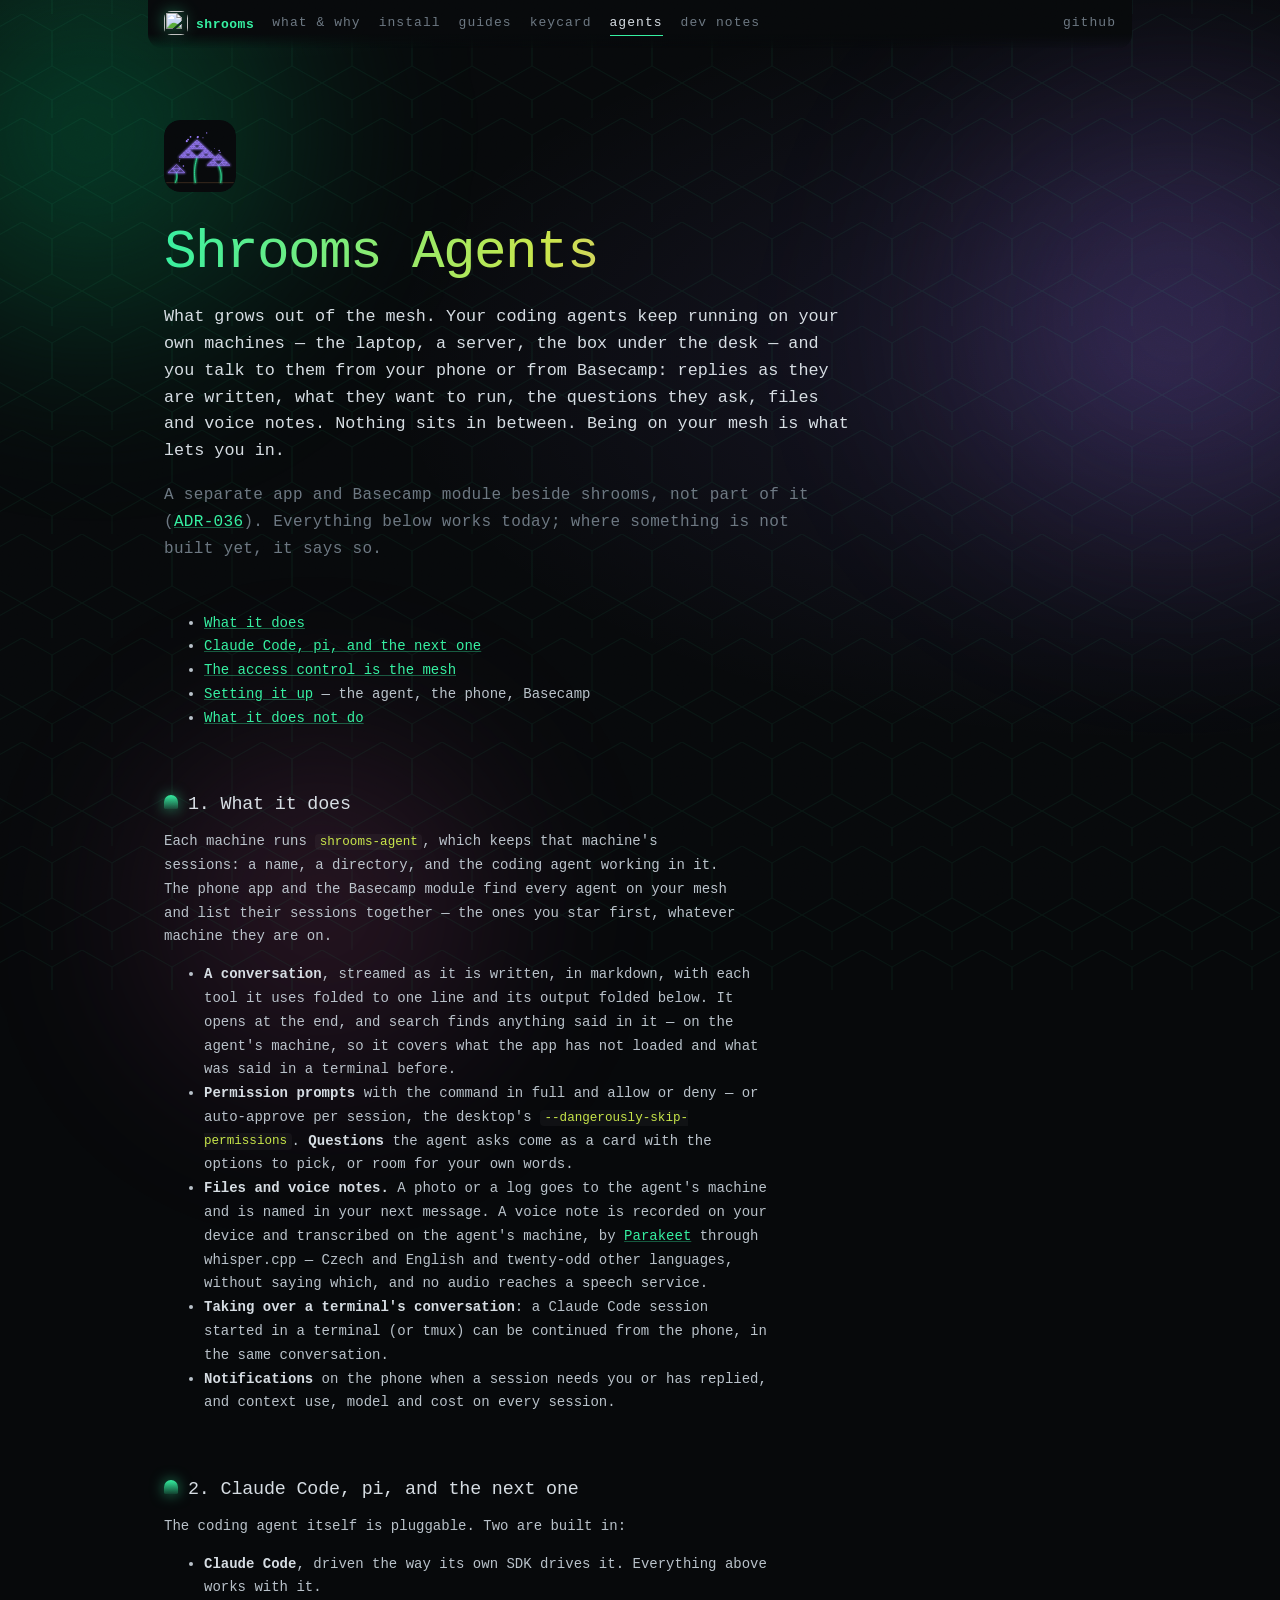
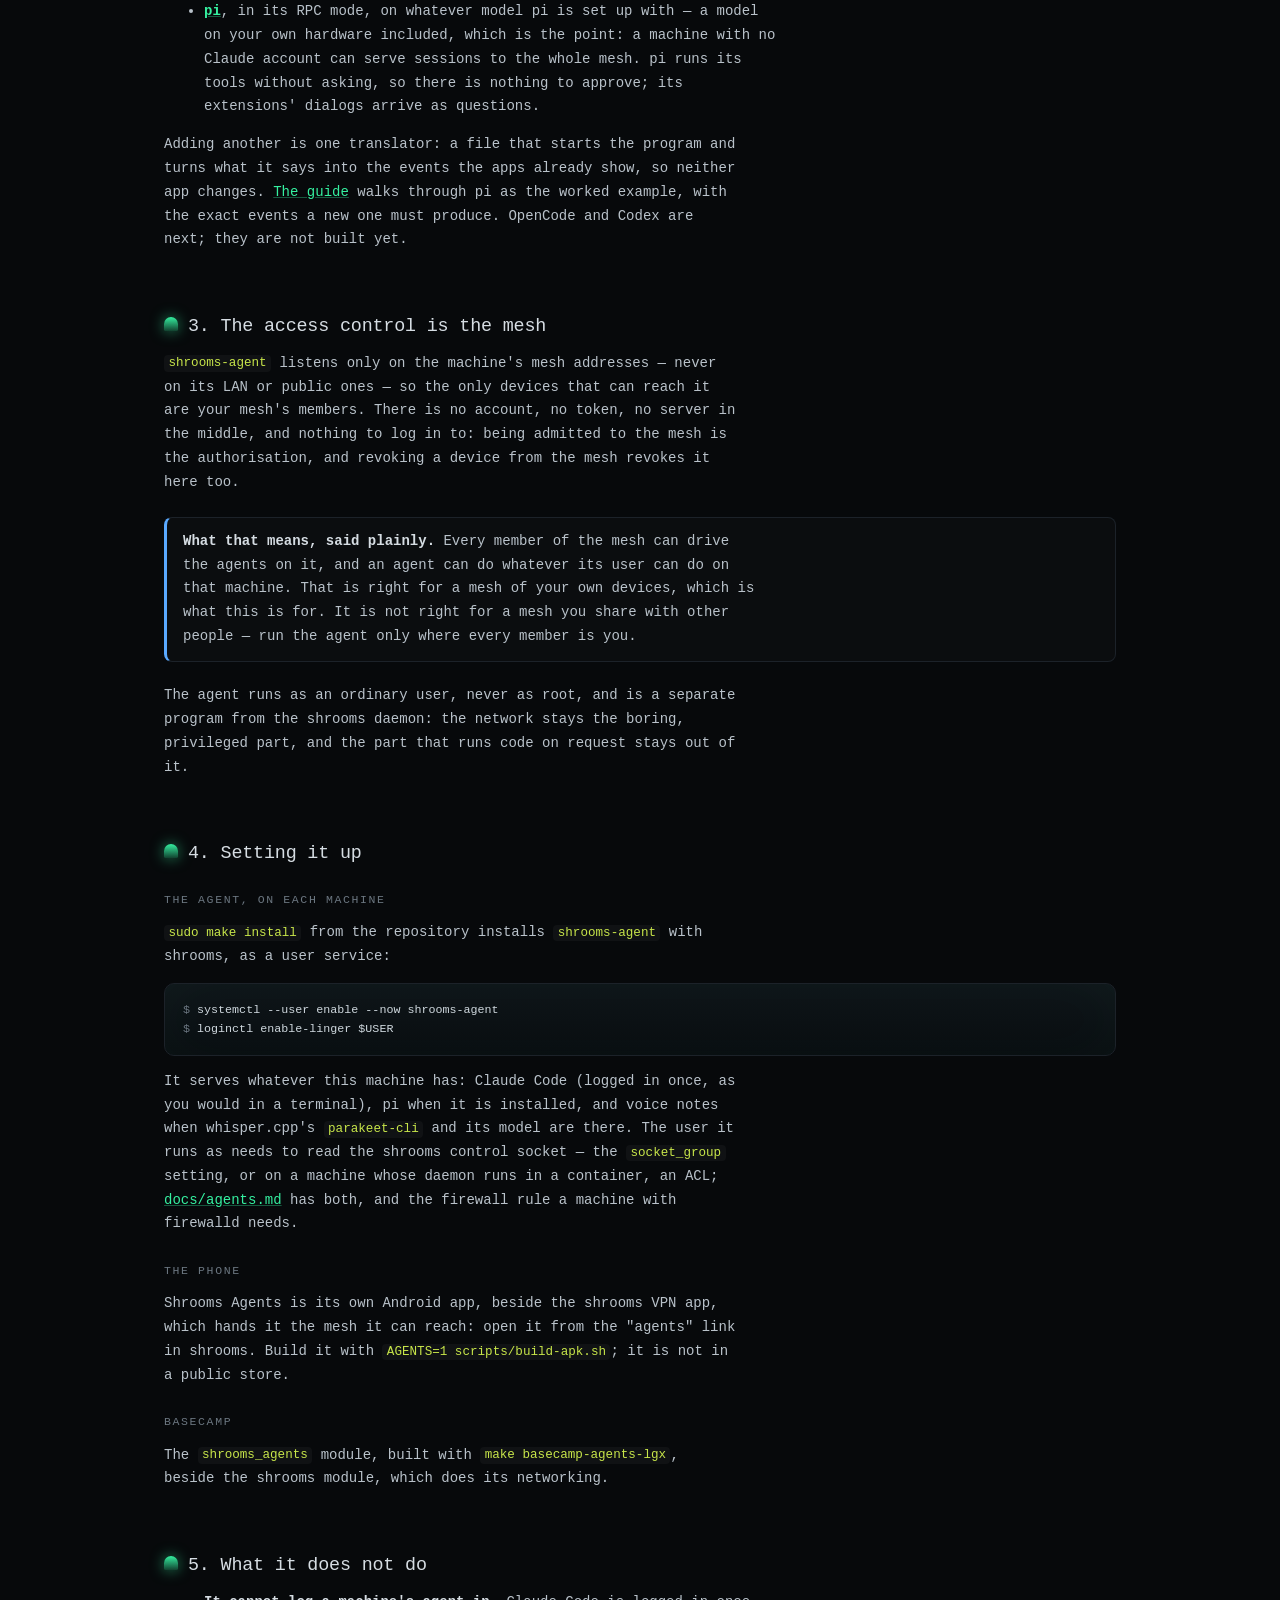
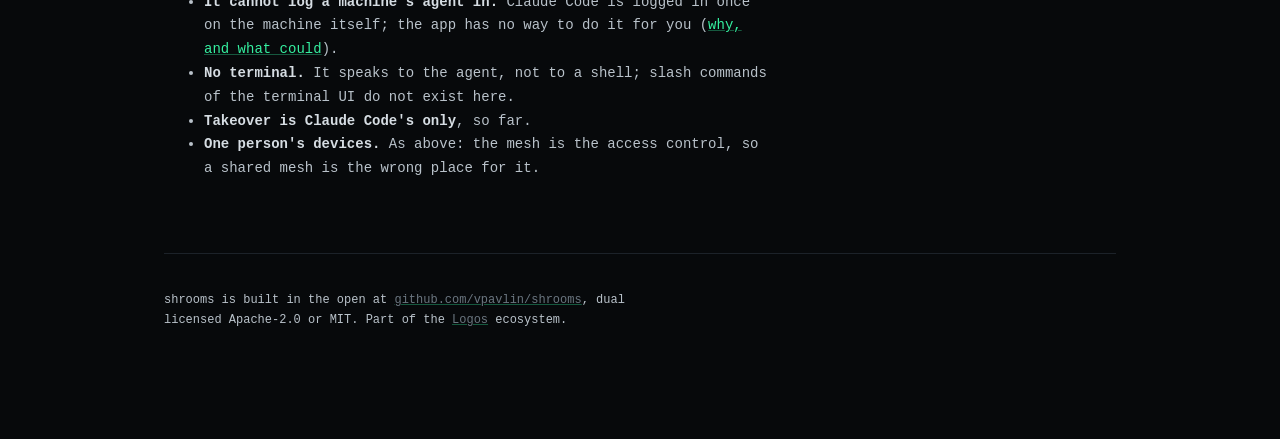
==== site/agents.html @ feec723c "Site: a page for Shrooms Agents, and a link to it from every page What it does, Claude Code and pi a" ====
<!doctype html>
<html lang="en">
<head>
<meta charset="utf-8">
<meta name="viewport" content="width=device-width, initial-scale=1">
<title>shrooms — agents</title>
<meta name="description" content="Shrooms Agents: the coding-agent sessions on your own machines — Claude Code, or pi on any model — from a phone or Basecamp, over the mesh, with nothing in between.">
<link rel="icon" href="favicon.svg" type="image/svg+xml">
<link rel="stylesheet" href="style.css">
<meta property="og:title" content="shrooms — agents">
<meta property="og:description" content="What grows out of the mesh: talk to the coding agents running on your own machines from your phone or Basecamp. Being on the mesh is the access control.">
<meta name="theme-color" content="#07090b">
</head>
<body>
<div class="aurora" aria-hidden="true"><i></i><i></i><i></i></div>
<div class="lattice" aria-hidden="true"></div>
<canvas id="field"></canvas>
<div class="grain" aria-hidden="true"></div>

<div class="page">
<nav>
    <a class="mark" href="index.html"><img class="nav-logo" src="logo.svg" alt="" width="24" height="24">shrooms</a>
    <a href="index.html">what &amp; why</a>
    <a href="install.html">install</a>
    <a href="guides.html">guides</a>
    <a href="keycard.html">keycard</a>
    <a href="agents.html" class="here">agents</a>
    <a href="dev.html">dev notes</a>
    <span class="spacer"></span>
    <a href="https://github.com/vpavlin/shrooms">github</a>
</nav>

<header class="hero">
    <img src="agents-logo.svg" alt="" width="72" height="72">
    <h1>Shrooms Agents</h1>
    <p class="lede">
        What grows out of the mesh. Your coding agents keep running on your own
        machines — the laptop, a server, the box under the desk — and you talk
        to them from your phone or from Basecamp: replies as they are written,
        what they want to run, the questions they ask, files and voice notes.
        Nothing sits in between. Being on your mesh is what lets you in.
    </p>
    <p class="sub">
        A separate app and Basecamp module beside shrooms, not part of it
        (<a href="adr/036-agents-grow-out-of-the-mesh.html">ADR-036</a>).
        Everything below works today; where something is not built yet, it
        says so.
    </p>
</header>

<ul>
    <li><a href="#what">What it does</a></li>
    <li><a href="#harnesses">Claude Code, pi, and the next one</a></li>
    <li><a href="#access">The access control is the mesh</a></li>
    <li><a href="#setup">Setting it up</a> — the agent, the phone, Basecamp</li>
    <li><a href="#limits">What it does not do</a></li>
</ul>

<h2 id="what">1. What it does</h2>

<p>
    Each machine runs <code>shrooms-agent</code>, which keeps that machine's
    sessions: a name, a directory, and the coding agent working in it. The
    phone app and the Basecamp module find every agent on your mesh and list
    their sessions together — the ones you star first, whatever machine they
    are on.
</p>

<ul>
    <li><strong>A conversation</strong>, streamed as it is written, in
    markdown, with each tool it uses folded to one line and its output folded
    below. It opens at the end, and search finds anything said in it — on the
    agent's machine, so it covers what the app has not loaded and what was
    said in a terminal before.</li>
    <li><strong>Permission prompts</strong> with the command in full and allow
    or deny — or auto-approve per session, the desktop's
    <code>--dangerously-skip-permissions</code>. <strong>Questions</strong>
    the agent asks come as a card with the options to pick, or room for your
    own words.</li>
    <li><strong>Files and voice notes.</strong> A photo or a log goes to the
    agent's machine and is named in your next message. A voice note is
    recorded on your device and transcribed on the agent's machine, by
    <a href="https://huggingface.co/nvidia/parakeet-tdt-0.6b-v3">Parakeet</a>
    through whisper.cpp — Czech and English and twenty-odd other languages,
    without saying which, and no audio reaches a speech service.</li>
    <li><strong>Taking over a terminal's conversation</strong>: a Claude Code
    session started in a terminal (or tmux) can be continued from the phone,
    in the same conversation.</li>
    <li><strong>Notifications</strong> on the phone when a session needs you or
    has replied, and context use, model and cost on every session.</li>
</ul>

<h2 id="harnesses">2. Claude Code, pi, and the next one</h2>

<p>
    The coding agent itself is pluggable. Two are built in:
</p>

<ul>
    <li><strong>Claude Code</strong>, driven the way its own SDK drives it.
    Everything above works with it.</li>
    <li><strong><a href="https://pi.dev">pi</a></strong>, in its RPC mode, on
    whatever model pi is set up with — a model on your own hardware included,
    which is the point: a machine with no Claude account can serve sessions
    to the whole mesh. pi runs its tools without asking, so there is nothing
    to approve; its extensions' dialogs arrive as questions.</li>
</ul>

<p>
    Adding another is one translator: a file that starts the program and turns
    what it says into the events the apps already show, so neither app
    changes. <a href="https://github.com/vpavlin/shrooms/blob/master/docs/agents-harnesses.md">The guide</a>
    walks through pi as the worked example, with the exact events a new one
    must produce. OpenCode and Codex are next; they are not built yet.
</p>

<h2 id="access">3. The access control is the mesh</h2>

<p>
    <code>shrooms-agent</code> listens only on the machine's mesh addresses —
    never on its LAN or public ones — so the only devices that can reach it
    are your mesh's members. There is no account, no token, no server in the
    middle, and nothing to log in to: being admitted to the mesh is the
    authorisation, and revoking a device from the mesh revokes it here too.
</p>

<div class="note">
    <p><strong>What that means, said plainly.</strong> Every member of the mesh
    can drive the agents on it, and an agent can do whatever its user can do
    on that machine. That is right for a mesh of your own devices, which is
    what this is for. It is not right for a mesh you share with other people
    — run the agent only where every member is you.</p>
</div>

<p>
    The agent runs as an ordinary user, never as root, and is a separate
    program from the shrooms daemon: the network stays the boring,
    privileged part, and the part that runs code on request stays out of it.
</p>

<h2 id="setup">4. Setting it up</h2>

<h3>The agent, on each machine</h3>

<p>
    <code>sudo make install</code> from the repository installs
    <code>shrooms-agent</code> with shrooms, as a user service:
</p>
<pre><code><span class="cmd">systemctl --user enable --now shrooms-agent</span>
<span class="cmd">loginctl enable-linger $USER</span></code></pre>
<p>
    It serves whatever this machine has: Claude Code (logged in once, as you
    would in a terminal), pi when it is installed, and voice notes when
    whisper.cpp's <code>parakeet-cli</code> and its model are there. The user
    it runs as needs to read the shrooms control socket — the
    <code>socket_group</code> setting, or on a machine whose daemon runs in a
    container, an ACL;
    <a href="https://github.com/vpavlin/shrooms/blob/master/docs/agents.md">docs/agents.md</a>
    has both, and the firewall rule a machine with firewalld needs.
</p>

<h3>The phone</h3>

<p>
    Shrooms Agents is its own Android app, beside the shrooms VPN app, which
    hands it the mesh it can reach: open it from the "agents" link in shrooms.
    Build it with <code>AGENTS=1 scripts/build-apk.sh</code>; it is not in a
    public store.
</p>

<h3>Basecamp</h3>

<p>
    The <code>shrooms_agents</code> module, built with
    <code>make basecamp-agents-lgx</code>, beside the shrooms module, which
    does its networking.
</p>

<h2 id="limits">5. What it does not do</h2>

<ul>
    <li><strong>It cannot log a machine's agent in.</strong> Claude Code is
    logged in once on the machine itself; the app has no way to do it for
    you (<a href="https://github.com/vpavlin/shrooms/blob/master/docs/agents-harnesses.md">why, and what could</a>).</li>
    <li><strong>No terminal.</strong> It speaks to the agent, not to a shell;
    slash commands of the terminal UI do not exist here.</li>
    <li><strong>Takeover is Claude Code's only</strong>, so far.</li>
    <li><strong>One person's devices.</strong> As above: the mesh is the access
    control, so a shared mesh is the wrong place for it.</li>
</ul>

<footer>
    <p>
        shrooms is built in the open at
        <a href="https://github.com/vpavlin/shrooms">github.com/vpavlin/shrooms</a>,
        dual licensed Apache-2.0 or MIT.
        Part of the <a href="https://logos.co">Logos</a> ecosystem.
    </p>
</footer>
</div>

<script src="field.js"></script>
<script src="copy.js"></script>
</body>
</html>
---- site/style.css ----
/* shrooms — the same palette as the app, the daemon's status output and the
   Basecamp view, because a colour that means one thing in one place and
   something else elsewhere is worse than no colour at all. */

:root {
    --void: #07090b;
    --panel: #0e1216;
    --line: #1c2229;
    --ash: #6b7680;
    --bone: #d6dde3;

    --phosphor: #35f0a0;  /* connected, carrying traffic */
    --amber: #f0b429;     /* reaching, not there yet */
    --rust: #e05252;      /* failed */
    --violet: #9a7bff;    /* relayed */

    --sky: #5aa9ff;       /* mesh tints: never a status colour */
    --blossom: #ff6fb5;
    --chartreuse: #c8e64a;

    --mono: ui-monospace, "SF Mono", "JetBrains Mono", Menlo, Consolas, monospace;
    --measure: 68ch;
}

* { box-sizing: border-box; }

/* --- the psychedelia ---------------------------------------------------
   Loud in the chrome, calm under the words. Everything here sits behind a
   page that owns its own background: colour and motion carry the character,
   contrast is left alone, because this is documentation and somebody has to
   be able to read it at two in the morning while their mesh is down. */

@keyframes drift-a {
    0%   { transform: translate3d(-12vw, -8vh, 0) scale(1); }
    50%  { transform: translate3d(14vw, 10vh, 0) scale(1.25); }
    100% { transform: translate3d(-12vw, -8vh, 0) scale(1); }
}
@keyframes drift-b {
    0%   { transform: translate3d(18vw, 12vh, 0) scale(1.15); }
    50%  { transform: translate3d(-10vw, -14vh, 0) scale(0.9); }
    100% { transform: translate3d(18vw, 12vh, 0) scale(1.15); }
}
@keyframes spin-slow { to { transform: rotate(360deg); } }
@keyframes hue { to { filter: hue-rotate(360deg); } }
@keyframes shimmer { to { background-position: 200% center; } }
@keyframes breathe { 50% { opacity: 0.85; transform: scale(1.03); } }

/* Aurora: three blurred blobs of colour, drifting on periods that never
   coincide, so the background never repeats a frame you have already seen. */
.aurora {
    position: fixed;
    inset: -20vh -20vw;
    z-index: 0;
    pointer-events: none;
    filter: blur(90px) saturate(140%);
    opacity: 0.5;
}

.aurora i {
    position: absolute;
    display: block;
    border-radius: 50%;
    mix-blend-mode: screen;
}

.aurora i:nth-child(1) {
    width: 46vw; height: 46vw; left: 4vw; top: 2vh;
    background: radial-gradient(circle, rgba(53,240,160,0.55), transparent 68%);
    animation: drift-a 41s ease-in-out infinite;
}
.aurora i:nth-child(2) {
    width: 52vw; height: 52vw; right: 2vw; top: 18vh;
    background: radial-gradient(circle, rgba(154,123,255,0.5), transparent 68%);
    animation: drift-b 57s ease-in-out infinite;
}
.aurora i:nth-child(3) {
    width: 38vw; height: 38vw; left: 26vw; bottom: -8vh;
    background: radial-gradient(circle, rgba(255,111,181,0.4), transparent 68%);
    animation: drift-a 73s ease-in-out infinite reverse;
}

/* A lattice, very faint, breathing.
   Of the four shapes people reliably report on psilocybin — Klüver called them
   form constants: lattices and honeycombs, tunnels, spirals, cobwebs — the
   honeycomb is the one that belongs here anyway, because it is also what a
   mesh looks like drawn flat. So this is not a costume: it is the same figure
   the graph draws, at one twentieth of the contrast, slowly breathing. */
.lattice {
    position: fixed;
    inset: -10vh -10vw;
    z-index: 0;
    pointer-events: none;
    opacity: 0.055;
    background-image: url("data:image/svg+xml,%3Csvg xmlns='http://www.w3.org/2000/svg' width='120' height='104' viewBox='0 0 120 104'%3E%3Cg fill='none' stroke='%2335F0A0' stroke-width='1.2'%3E%3Cpath d='M30 0 L0 17 L0 52 L30 69 L60 52 L60 17 Z'/%3E%3Cpath d='M90 0 L60 17 L60 52 L90 69 L120 52 L120 17 Z'/%3E%3Cpath d='M30 69 L0 86 L0 121 L30 138 L60 121 L60 86 Z'/%3E%3Cpath d='M90 69 L60 86 L60 121 L90 138 L120 121 L120 86 Z'/%3E%3C/g%3E%3C/svg%3E");
    animation: swell 27s ease-in-out infinite;
}

/* Surfaces that breathe rather than sit still is the other thing people
   describe — walls and floors undulating gently. A one-per-cent scale is
   enough to suggest it and small enough that nobody trying to read has to
   fight it. */
@keyframes swell {
    50% { transform: scale(1.035) translateY(-8px); opacity: 0.085; }
}

/* Grain, so the gradients have a surface instead of banding across a wide
   screen. An SVG turbulence rather than an image: no request, no asset. */
.grain {
    position: fixed;
    inset: 0;
    z-index: 3;
    pointer-events: none;
    opacity: 0.16;
    mix-blend-mode: overlay;
    background-image: url("data:image/svg+xml,%3Csvg xmlns='http://www.w3.org/2000/svg' width='140' height='140'%3E%3Cfilter id='n'%3E%3CfeTurbulence type='fractalNoise' baseFrequency='0.85' numOctaves='3'/%3E%3C/filter%3E%3Crect width='140' height='140' filter='url(%23n)' opacity='0.5'/%3E%3C/svg%3E");
}

html { scroll-behavior: smooth; }

/* The type is the app's, not a web designer's idea of it (Theme.kt):
   monospace throughout, because addresses and keys are read character by
   character and a proportional font makes fd3b and fd8b look alike; a large
   title in Light with negative tracking; and section labels that are small,
   uppercase and widely tracked rather than big and bold. The app looks the way
   it does because of that contrast — one quiet large thing, one quiet small
   thing — and the first version of this site threw it away for ordinary web
   headings. */

body {
    margin: 0;
    /* A wash under the aurora, so the dark is never flat black. */
    background:
        radial-gradient(120vw 80vh at 15% -10%, rgba(53,240,160,0.10), transparent 60%),
        radial-gradient(100vw 70vh at 90% 10%, rgba(154,123,255,0.12), transparent 60%),
        radial-gradient(90vw 60vh at 50% 110%, rgba(255,111,181,0.08), transparent 60%),
        var(--void);
    color: var(--bone);
    font-family: var(--mono);
    font-size: 14px;
    line-height: 1.7;
    -webkit-font-smoothing: antialiased;
}

/* --- the canvas behind everything ------------------------------------- */

#field {
    position: fixed;
    inset: 0;
    z-index: 0;
    /* Decoration, and decoration must never eat a click. */
    pointer-events: none;
}

.page {
    position: relative;
    z-index: 1;
    max-width: 1000px;
    margin: 0 auto;
    padding: 0 24px 96px;
}

/* --- masthead ---------------------------------------------------------- */

nav {
    letter-spacing: 0.08em;
    text-transform: lowercase;
    backdrop-filter: blur(10px);
    position: sticky;
    top: 0;
    z-index: 2;
    display: flex;
    align-items: center;
    gap: 18px;
    flex-wrap: wrap;

    /* Padded on the sides, and pulled out by the same amount, so the bar's
       blurred backdrop still spans the column while the mark and the last link
       are not touching its edges. Without the negative margin the bar would
       simply be narrower than the text under it, which looks like a mistake
       from the other direction. */
    padding: 12px 16px;
    margin: 0 -16px;
    border-radius: 0 0 14px 14px;

    background: linear-gradient(var(--void) 70%, transparent);
    font-size: 13px;
}

nav .mark {
    display: inline-flex;
    align-items: center;
    gap: 8px;
    color: var(--phosphor);
    font-weight: 700;
    letter-spacing: 0.04em;
    text-decoration: none;

    /* Three things, all of which move the word off the mark's centre by a
       pixel or two, which is exactly enough to look wrong:
       line-height, because the default leaves the glyphs sitting high in a
       taller line box; the bottom border every other nav link has, inherited
       from `nav a` below and cancelled here; and the padding that would come
       with it. */
    line-height: 1;
    border-bottom: 0;
    padding-bottom: 0;
}

.nav-logo {
    /* Block, so it is not also an inline box with a baseline of its own — the
       usual reason an image beside text sits low even inside a centred flex
       row. */
    display: block;
    flex: none;
    width: 24px;
    height: 24px;
    border-radius: 7px;

    /* The drawing sits low inside its square: the cap starts around a quarter
       of the way down and the stem runs almost to the bottom edge, so its
       optical centre is below its geometric one. Aligning the boxes therefore
       reads as the word sitting high. A pixel back up costs nothing and fixes
       what the eye actually sees. */
    position: relative;
    top: -1px;

    /* A little of the hero's glow, so the masthead is recognisably the same
       object rather than a shrunken copy of it. */
    filter: drop-shadow(0 0 8px rgba(53, 240, 160, 0.45));
}

nav a {
    color: var(--ash);
    text-decoration: none;
    border-bottom: 1px solid transparent;
}

nav a:hover { color: var(--bone); border-bottom-color: var(--line); }
nav a.here { color: var(--bone); border-bottom-color: var(--phosphor); }
nav .spacer { flex: 1 1 auto; }

/* --- type -------------------------------------------------------------- */

h1, h2, h3 { line-height: 1.25; }

h1 {
    font-size: clamp(2.1rem, 6vw, 3.4rem);
    margin: 0.5em 0 0.25em;
    /* displaySmall: Light, and tracked in rather than out. */
    font-weight: 300;
    letter-spacing: -0.03em;
    /* The one place the colour is allowed to be the point. */
    background: linear-gradient(100deg,
        var(--phosphor), var(--chartreuse), var(--blossom),
        var(--violet), var(--sky), var(--phosphor));
    background-size: 200% auto;
    -webkit-background-clip: text;
    background-clip: text;
    color: transparent;
    animation: shimmer 14s linear infinite;
}

h2 {
    font-size: 1.15rem;
    font-weight: 500;
    margin: 3.4em 0 0.7em;
    color: var(--bone);
    letter-spacing: -0.01em;
    display: flex;
    align-items: baseline;
    gap: 10px;
}

/* A cap and a stem, drawn in two characters, because a section marker that is
   a mushroom is the whole joke and it costs nothing. */
h2::before {
    content: "";
    flex: none;
    width: 14px; height: 14px;
    border-radius: 14px 14px 3px 3px;
    background: linear-gradient(180deg, var(--phosphor), rgba(53,240,160,0.25));
    box-shadow: 0 0 14px rgba(53, 240, 160, 0.55);
    animation: breathe 6s ease-in-out infinite;
}

/* labelSmall, exactly: 10sp, tracked 1.2, medium. It is what every section
   heading in the app is, and the reason its screens read as calm. */
h3 {
    font-size: 0.72rem;
    font-weight: 500;
    letter-spacing: 0.14em;
    text-transform: uppercase;
    margin: 2.4em 0 0.5em;
    color: var(--ash);
}

.card h3 { color: var(--bone); }

p, li { max-width: var(--measure); color: #b9c2ca; }

.lede {
    font-size: 1.05rem;
    line-height: 1.6;
    color: var(--bone);
    max-width: var(--measure);
}

a { color: var(--phosphor); text-decoration-color: rgba(53, 240, 160, 0.35); }
a:hover { text-decoration-color: var(--phosphor); }

strong { color: var(--bone); }
em { color: var(--bone); font-style: italic; }

code {
    font-size: 0.9em;
    color: var(--chartreuse);
    background: rgba(255, 255, 255, 0.04);
    padding: 0.1em 0.35em;
    border-radius: 4px;
}

pre {
    position: relative;
    background: linear-gradient(180deg, rgba(16,21,26,0.95), rgba(10,13,17,0.95));
    border: 1px solid var(--line);
    border-radius: 10px;
    padding: 16px 18px;
    overflow-x: auto;
    font-size: 13px;
    line-height: 1.5;
    box-shadow: inset 0 0 60px rgba(53, 240, 160, 0.04);
    backdrop-filter: blur(4px);
}

pre code { background: none; padding: 0; color: #cfd8de; }

/* The shell prompt, drawn but not text.
   A `$ ` typed into the block is selected by a triple click and pasted into a
   terminal along with the command, where it runs nothing. A pseudo-element is
   not text: not selected, not copied, and not read out as something to type. */
.cmd::before {
    content: "$ ";
    color: var(--ash);
    user-select: none;
    -webkit-user-select: none;
}

/* The host a command is meant for — `laptop $ …`. Drawn, not text, for the
   same reason the dollar is: it cannot be typed and must not be copied. */
.host {
    color: var(--ash);
    user-select: none;
    -webkit-user-select: none;
}

/* The copy button. Quiet until the block is hovered, because it is an
   affordance rather than a feature, and a page of buttons reads as a form. */
.snip { position: relative; }

.snip .copy {
    position: absolute;
    top: 8px;
    right: 8px;
    padding: 3px 9px;
    font: inherit;
    font-size: 11px;
    color: var(--ash);
    background: rgba(14, 18, 22, 0.9);
    border: 1px solid var(--line);
    border-radius: 7px;
    cursor: pointer;
    user-select: none;
    -webkit-user-select: none;
    opacity: 0;
    transition: opacity 140ms ease, color 140ms ease, border-color 140ms ease;
}

.snip:hover .copy, .snip .copy:focus-visible { opacity: 1; }

.snip .copy:hover {
    color: var(--phosphor);
    border-color: rgba(53, 240, 160, 0.45);
}

/* Never hidden where there is no hover to reveal it. */
@media (hover: none) {
    .snip .copy { opacity: 1; }
}
pre .p { color: var(--phosphor); }  /* prompts and good news */
pre .c { color: var(--ash); }       /* comments */
pre .a { color: var(--amber); }     /* warnings */

blockquote {
    margin: 1.6em 0;
    padding: 2px 0 2px 18px;
    border-left: 2px solid var(--violet);
    color: var(--bone);
}

hr { border: 0; border-top: 1px solid var(--line); margin: 3em 0; }

/* --- hero -------------------------------------------------------------- */

.hero { padding: 8vh 0 2vh; position: relative; }

/* The mark, grown rather than placed: it rises as the page loads and then
   keeps breathing, on a period that shares no factor with the aurora's, so the
   two never lock into a rhythm. */
.shroom {
    width: 200px;
    height: 200px;
    margin: 0 0 -14px -10px;
    animation: sprout 1400ms cubic-bezier(0.2, 0.9, 0.2, 1) both,
               bob 11s ease-in-out 1400ms infinite;
    transform-origin: 50% 100%;
}

/* The mark is an <img> of the generated file rather than inline markup, so
   the site cannot drift from the app's icon — which means its insides cannot
   be animated from here. The glow around it can, and that is enough: it is
   the cap's mesh that should look alive, and it already does. */
.shroom img {
    display: block;
    width: 100%;
    height: auto;
    border-radius: 26px;
    animation: glow 9s ease-in-out infinite;
}

@keyframes glow {
    0%, 100% { filter: drop-shadow(0 0 18px rgba(53, 240, 160, 0.35)); }
    33%      { filter: drop-shadow(0 0 34px rgba(154, 123, 255, 0.42)); }
    66%      { filter: drop-shadow(0 0 26px rgba(255, 111, 181, 0.35)); }
}

@keyframes sprout {
    from { transform: translateY(26px) scaleY(0.55) scaleX(0.85); opacity: 0; }
    to   { transform: none; opacity: 1; }
}
@keyframes bob {
    50% { transform: translateY(-8px) rotate(-1.2deg); }
}
@media (max-width: 640px) {
    .shroom { width: 132px; height: 132px; }
}

.hero .sub {
    color: var(--ash);
    font-size: 1rem;
    letter-spacing: 0.02em;
}

.cta { display: flex; gap: 12px; flex-wrap: wrap; margin: 2em 0 0; }

.cta a {
    display: inline-block;
    padding: 9px 16px;
    border: 1px solid var(--line);
    border-radius: 10px;
    background: var(--panel);
    color: var(--bone);
    text-decoration: none;
    font-size: 13px;
}

.cta a.primary {
    border-color: rgba(53, 240, 160, 0.45);
    color: var(--void);
    background: linear-gradient(100deg, var(--phosphor), var(--chartreuse));
    font-weight: 600;
    box-shadow: 0 0 30px rgba(53, 240, 160, 0.28);
}

.cta a:hover {
    border-color: var(--phosphor);
    box-shadow: 0 0 26px rgba(53, 240, 160, 0.3);
    transform: translateY(-1px);
}

.cta a { transition: transform 150ms ease, box-shadow 200ms ease, border-color 200ms ease; }

/* --- cards ------------------------------------------------------------- */

.grid {
    display: grid;
    grid-template-columns: repeat(auto-fit, minmax(240px, 1fr));
    gap: 14px;
    margin: 1.4em 0;
}

.card {
    position: relative;
    background: linear-gradient(180deg, rgba(20,26,32,0.92), rgba(14,18,22,0.92));
    border: 1px solid var(--line);
    border-radius: 14px;
    padding: 16px 18px;
    backdrop-filter: blur(6px);
    transition: transform 160ms ease, box-shadow 200ms ease, border-color 200ms ease;
}

.card:hover {
    transform: translateY(-2px);
    border-color: rgba(154, 123, 255, 0.5);
    box-shadow: 0 10px 40px rgba(154, 123, 255, 0.16);
}

.card h3 { margin: 0 0 0.4em; font-size: 0.72rem; }

/* A whole card that is a link, for the chooser: the target is the card, and a
   link inside one means aiming at three words instead of at the box somebody
   is already pointing at. */
a.card {
    display: block;
    color: inherit;
}

/* No underline anywhere inside a card. `text-decoration: none` on the anchor
   is not enough: the property inherits into the children, so the heading and
   the paragraph carried the line as well and the whole box read as one long
   link. */
a.card, a.card * {
    text-decoration: none;
}

a.card h3 {
    color: var(--phosphor);
}

a.card::after {
    content: " →";
    color: var(--phosphor);
    opacity: 0.55;
    font-size: 0.8rem;
}
.card p { margin: 0; font-size: 0.9rem; color: var(--ash); max-width: none; }
.card a { text-decoration: none; }

/* A tinted rule at the top of a card, per mesh-tint, purely to carry the
   palette through the page the way the graph does. */
.card.t1 { border-top: 2px solid var(--sky); }
.card.t2 { border-top: 2px solid var(--blossom); }
.card.t3 { border-top: 2px solid var(--chartreuse); }
.card.t4 { border-top: 2px solid var(--violet); }
.card.t5 { border-top: 2px solid var(--phosphor); }
.hero > img { display: block; border-radius: 16px; margin-bottom: 18px; }

/* --- callouts ---------------------------------------------------------- */

.note, .warn {
    border: 1px solid var(--line);
    border-left-width: 3px;
    border-radius: 8px;
    padding: 12px 16px;
    margin: 1.6em 0;
    background: rgba(255, 255, 255, 0.02);
}

.note { border-left-color: var(--sky); }
.warn { border-left-color: var(--amber); }
.note p, .warn p { margin: 0; }
.note p + p, .warn p + p { margin-top: 0.6em; }

/* --- tables ------------------------------------------------------------ */

table { border-collapse: collapse; width: 100%; margin: 1.4em 0; font-size: 13px; }
th, td { text-align: left; padding: 8px 12px; border-bottom: 1px solid var(--line); vertical-align: top; }
th {
    color: var(--ash);
    font-weight: 500;
    font-size: 0.72rem;
    letter-spacing: 0.14em;
    text-transform: uppercase;
}
td code { white-space: nowrap; }

/* --- status dots, reused from the app's meaning ------------------------ */

.dot { display: inline-block; width: 9px; height: 9px; border-radius: 50%; margin-right: 7px; }
.dot.on { background: var(--phosphor); }
.dot.mid { background: var(--amber); }
.dot.off { background: var(--ash); }
.dot.relay { background: var(--violet); }

footer {
    margin-top: 6em;
    padding-top: 2em;
    border-top: 1px solid var(--line);
    color: var(--ash);
    font-size: 12px;
}

footer a { color: var(--ash); }

/* Motion is decoration; anybody who has asked for less of it gets none. */
/* Motion is decoration, and anybody who has asked for less of it gets the
   colours without the movement — not a stripped page. */
@media (prefers-reduced-motion: reduce) {
    #field { display: none; }
    html { scroll-behavior: auto; }
    .aurora i, h1, h2::before, .shroom, .shroom *, .lattice { animation: none; }
    .aurora { opacity: 0.35; }
}

/* The scrollbar is chrome too. */
* { scrollbar-color: rgba(53, 240, 160, 0.35) transparent; scrollbar-width: thin; }
::-webkit-scrollbar { width: 10px; height: 10px; }
::-webkit-scrollbar-thumb {
    background: linear-gradient(180deg, rgba(53,240,160,0.5), rgba(154,123,255,0.5));
    border-radius: 10px;
}
::-webkit-scrollbar-track { background: transparent; }

::selection { background: rgba(154, 123, 255, 0.35); color: var(--bone); }

/* Expandable detail.
 *
 * The install page had grown to 4,600 words: four targets, each with its
 * reasoning inline, so somebody who wanted three commands read an essay to find
 * them. The prose is worth keeping — it explains choices that look arbitrary
 * otherwise — but it should be opened by a reader who wants it rather than
 * scrolled past by one who does not.
 *
 * <details> rather than a script: this site has no build step and no framework,
 * and a disclosure widget is not the place to acquire one. It also degrades to
 * "everything visible" with CSS off, which is the right failure. */
details {
    border-left: 2px solid var(--line);
    margin: 1rem 0;
    padding-left: 1rem;
}

details > summary {
    color: var(--ash);
    cursor: pointer;
    font-size: 0.94rem;
    list-style: none;
    padding: 0.15rem 0;
}

/* The marker is drawn rather than inherited, because the default triangle
 * differs per browser and sits at a different baseline in each. */
details > summary::-webkit-details-marker { display: none; }
details > summary::before {
    content: "▸";
    display: inline-block;
    margin-right: 0.5rem;
    transition: transform 0.12s ease;
}
details[open] > summary::before { transform: rotate(90deg); }
details > summary:hover { color: var(--bone); }
details[open] > summary { color: var(--bone); margin-bottom: 0.5rem; }

/* The first paragraph inside carries the top margin the summary already
 * supplies, which reads as a gap twice as large as intended. */
details > *:first-of-type:not(summary) { margin-top: 0; }

/* A step list: the minimum somebody has to do, before any explanation. */
.steps { counter-reset: step; list-style: none; padding-left: 0; }
.steps > li { counter-increment: step; margin: 0 0 1.1rem 0; padding-left: 2rem; position: relative; }
.steps > li::before {
    content: counter(step);
    position: absolute;
    left: 0; top: 0.1rem;
    width: 1.35rem; height: 1.35rem;
    border: 1px solid var(--line);
    border-radius: 50%;
    color: var(--ash);
    font-size: 0.8rem;
    line-height: 1.35rem;
    text-align: center;
}
.steps > li > :first-child { margin-top: 0; }
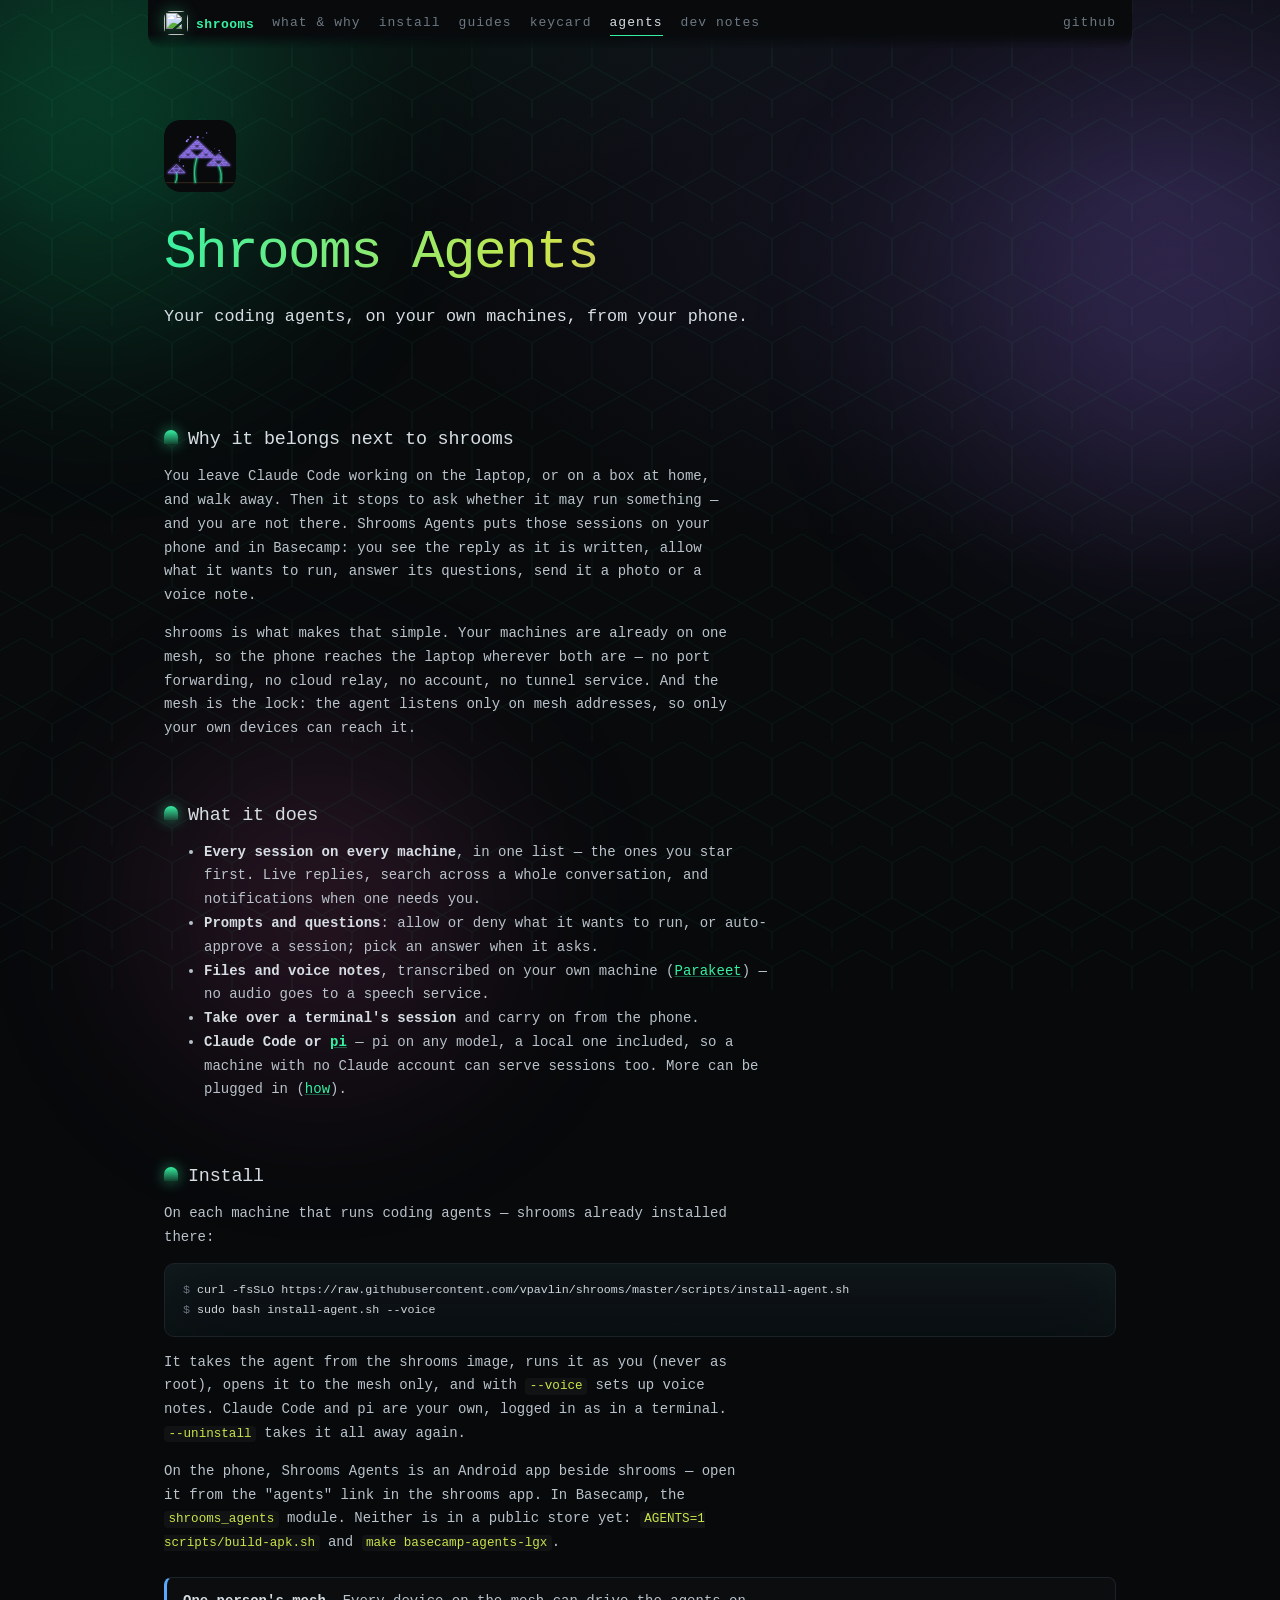
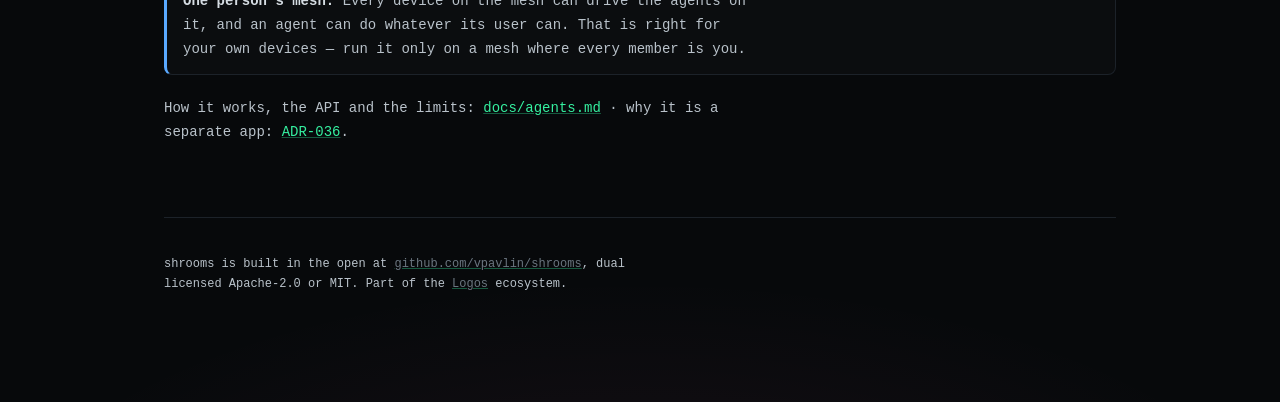
==== commit 812aaf89: "Site: the agents page shorter, why it belongs next to shrooms first, one-command install Co-Authored" ====
--- a/site/agents.html
+++ b/site/agents.html
@@ -34,160 +34,76 @@
     <img src="agents-logo.svg" alt="" width="72" height="72">
     <h1>Shrooms Agents</h1>
     <p class="lede">
-        What grows out of the mesh. Your coding agents keep running on your own
-        machines — the laptop, a server, the box under the desk — and you talk
-        to them from your phone or from Basecamp: replies as they are written,
-        what they want to run, the questions they ask, files and voice notes.
-        Nothing sits in between. Being on your mesh is what lets you in.
-    </p>
-    <p class="sub">
-        A separate app and Basecamp module beside shrooms, not part of it
-        (<a href="adr/036-agents-grow-out-of-the-mesh.html">ADR-036</a>).
-        Everything below works today; where something is not built yet, it
-        says so.
+        Your coding agents, on your own machines, from your phone.
     </p>
 </header>
 
+<h2 id="why">Why it belongs next to shrooms</h2>
+
+<p>
+    You leave Claude Code working on the laptop, or on a box at home, and walk
+    away. Then it stops to ask whether it may run something — and you are not
+    there. Shrooms Agents puts those sessions on your phone and in Basecamp:
+    you see the reply as it is written, allow what it wants to run, answer its
+    questions, send it a photo or a voice note.
+</p>
+
+<p>
+    shrooms is what makes that simple. Your machines are already on one mesh,
+    so the phone reaches the laptop wherever both are — no port forwarding, no
+    cloud relay, no account, no tunnel service. And the mesh is the lock: the
+    agent listens only on mesh addresses, so only your own devices can reach it.
+</p>
+
+<h2 id="what">What it does</h2>
+
 <ul>
-    <li><a href="#what">What it does</a></li>
-    <li><a href="#harnesses">Claude Code, pi, and the next one</a></li>
-    <li><a href="#access">The access control is the mesh</a></li>
-    <li><a href="#setup">Setting it up</a> — the agent, the phone, Basecamp</li>
-    <li><a href="#limits">What it does not do</a></li>
+    <li><strong>Every session on every machine</strong>, in one list — the
+    ones you star first. Live replies, search across a whole conversation,
+    and notifications when one needs you.</li>
+    <li><strong>Prompts and questions</strong>: allow or deny what it wants to
+    run, or auto-approve a session; pick an answer when it asks.</li>
+    <li><strong>Files and voice notes</strong>, transcribed on your own machine
+    (<a href="https://huggingface.co/nvidia/parakeet-tdt-0.6b-v3">Parakeet</a>)
+    — no audio goes to a speech service.</li>
+    <li><strong>Take over a terminal's session</strong> and carry on from the
+    phone.</li>
+    <li><strong>Claude Code or <a href="https://pi.dev">pi</a></strong> — pi
+    on any model, a local one included, so a machine with no Claude account
+    can serve sessions too. More can be plugged in
+    (<a href="https://github.com/vpavlin/shrooms/blob/master/docs/agents-harnesses.md">how</a>).</li>
 </ul>
 
-<h2 id="what">1. What it does</h2>
+<h2 id="setup">Install</h2>
 
+<p>On each machine that runs coding agents — shrooms already installed there:</p>
+<pre><code><span class="cmd">curl -fsSLO https://raw.githubusercontent.com/vpavlin/shrooms/master/scripts/install-agent.sh</span>
+<span class="cmd">sudo bash install-agent.sh --voice</span></code></pre>
 <p>
-    Each machine runs <code>shrooms-agent</code>, which keeps that machine's
-    sessions: a name, a directory, and the coding agent working in it. The
-    phone app and the Basecamp module find every agent on your mesh and list
-    their sessions together — the ones you star first, whatever machine they
-    are on.
+    It takes the agent from the shrooms image, runs it as you (never as root),
+    opens it to the mesh only, and with <code>--voice</code> sets up voice
+    notes. Claude Code and pi are your own, logged in as in a terminal.
+    <code>--uninstall</code> takes it all away again.
 </p>
-
-<ul>
-    <li><strong>A conversation</strong>, streamed as it is written, in
-    markdown, with each tool it uses folded to one line and its output folded
-    below. It opens at the end, and search finds anything said in it — on the
-    agent's machine, so it covers what the app has not loaded and what was
-    said in a terminal before.</li>
-    <li><strong>Permission prompts</strong> with the command in full and allow
-    or deny — or auto-approve per session, the desktop's
-    <code>--dangerously-skip-permissions</code>. <strong>Questions</strong>
-    the agent asks come as a card with the options to pick, or room for your
-    own words.</li>
-    <li><strong>Files and voice notes.</strong> A photo or a log goes to the
-    agent's machine and is named in your next message. A voice note is
-    recorded on your device and transcribed on the agent's machine, by
-    <a href="https://huggingface.co/nvidia/parakeet-tdt-0.6b-v3">Parakeet</a>
-    through whisper.cpp — Czech and English and twenty-odd other languages,
-    without saying which, and no audio reaches a speech service.</li>
-    <li><strong>Taking over a terminal's conversation</strong>: a Claude Code
-    session started in a terminal (or tmux) can be continued from the phone,
-    in the same conversation.</li>
-    <li><strong>Notifications</strong> on the phone when a session needs you or
-    has replied, and context use, model and cost on every session.</li>
-</ul>
-
-<h2 id="harnesses">2. Claude Code, pi, and the next one</h2>
-
 <p>
-    The coding agent itself is pluggable. Two are built in:
-</p>
-
-<ul>
-    <li><strong>Claude Code</strong>, driven the way its own SDK drives it.
-    Everything above works with it.</li>
-    <li><strong><a href="https://pi.dev">pi</a></strong>, in its RPC mode, on
-    whatever model pi is set up with — a model on your own hardware included,
-    which is the point: a machine with no Claude account can serve sessions
-    to the whole mesh. pi runs its tools without asking, so there is nothing
-    to approve; its extensions' dialogs arrive as questions.</li>
-</ul>
-
-<p>
-    Adding another is one translator: a file that starts the program and turns
-    what it says into the events the apps already show, so neither app
-    changes. <a href="https://github.com/vpavlin/shrooms/blob/master/docs/agents-harnesses.md">The guide</a>
-    walks through pi as the worked example, with the exact events a new one
-    must produce. OpenCode and Codex are next; they are not built yet.
-</p>
-
-<h2 id="access">3. The access control is the mesh</h2>
-
-<p>
-    <code>shrooms-agent</code> listens only on the machine's mesh addresses —
-    never on its LAN or public ones — so the only devices that can reach it
-    are your mesh's members. There is no account, no token, no server in the
-    middle, and nothing to log in to: being admitted to the mesh is the
-    authorisation, and revoking a device from the mesh revokes it here too.
+    On the phone, Shrooms Agents is an Android app beside shrooms — open it
+    from the "agents" link in the shrooms app. In Basecamp, the
+    <code>shrooms_agents</code> module. Neither is in a public store yet:
+    <code>AGENTS=1 scripts/build-apk.sh</code> and
+    <code>make basecamp-agents-lgx</code>.
 </p>
 
 <div class="note">
-    <p><strong>What that means, said plainly.</strong> Every member of the mesh
-    can drive the agents on it, and an agent can do whatever its user can do
-    on that machine. That is right for a mesh of your own devices, which is
-    what this is for. It is not right for a mesh you share with other people
-    — run the agent only where every member is you.</p>
+    <p><strong>One person's mesh.</strong> Every device on the mesh can drive
+    the agents on it, and an agent can do whatever its user can. That is right
+    for your own devices — run it only on a mesh where every member is you.</p>
 </div>
 
 <p>
-    The agent runs as an ordinary user, never as root, and is a separate
-    program from the shrooms daemon: the network stays the boring,
-    privileged part, and the part that runs code on request stays out of it.
+    How it works, the API and the limits:
+    <a href="https://github.com/vpavlin/shrooms/blob/master/docs/agents.md">docs/agents.md</a>
+    · why it is a separate app: <a href="adr/036-agents-grow-out-of-the-mesh.html">ADR-036</a>.
 </p>
-
-<h2 id="setup">4. Setting it up</h2>
-
-<h3>The agent, on each machine</h3>
-
-<p>
-    <code>sudo make install</code> from the repository installs
-    <code>shrooms-agent</code> with shrooms, as a user service:
-</p>
-<pre><code><span class="cmd">systemctl --user enable --now shrooms-agent</span>
-<span class="cmd">loginctl enable-linger $USER</span></code></pre>
-<p>
-    It serves whatever this machine has: Claude Code (logged in once, as you
-    would in a terminal), pi when it is installed, and voice notes when
-    whisper.cpp's <code>parakeet-cli</code> and its model are there. The user
-    it runs as needs to read the shrooms control socket — the
-    <code>socket_group</code> setting, or on a machine whose daemon runs in a
-    container, an ACL;
-    <a href="https://github.com/vpavlin/shrooms/blob/master/docs/agents.md">docs/agents.md</a>
-    has both, and the firewall rule a machine with firewalld needs.
-</p>
-
-<h3>The phone</h3>
-
-<p>
-    Shrooms Agents is its own Android app, beside the shrooms VPN app, which
-    hands it the mesh it can reach: open it from the "agents" link in shrooms.
-    Build it with <code>AGENTS=1 scripts/build-apk.sh</code>; it is not in a
-    public store.
-</p>
-
-<h3>Basecamp</h3>
-
-<p>
-    The <code>shrooms_agents</code> module, built with
-    <code>make basecamp-agents-lgx</code>, beside the shrooms module, which
-    does its networking.
-</p>
-
-<h2 id="limits">5. What it does not do</h2>
-
-<ul>
-    <li><strong>It cannot log a machine's agent in.</strong> Claude Code is
-    logged in once on the machine itself; the app has no way to do it for
-    you (<a href="https://github.com/vpavlin/shrooms/blob/master/docs/agents-harnesses.md">why, and what could</a>).</li>
-    <li><strong>No terminal.</strong> It speaks to the agent, not to a shell;
-    slash commands of the terminal UI do not exist here.</li>
-    <li><strong>Takeover is Claude Code's only</strong>, so far.</li>
-    <li><strong>One person's devices.</strong> As above: the mesh is the access
-    control, so a shared mesh is the wrong place for it.</li>
-</ul>
 
 <footer>
     <p>
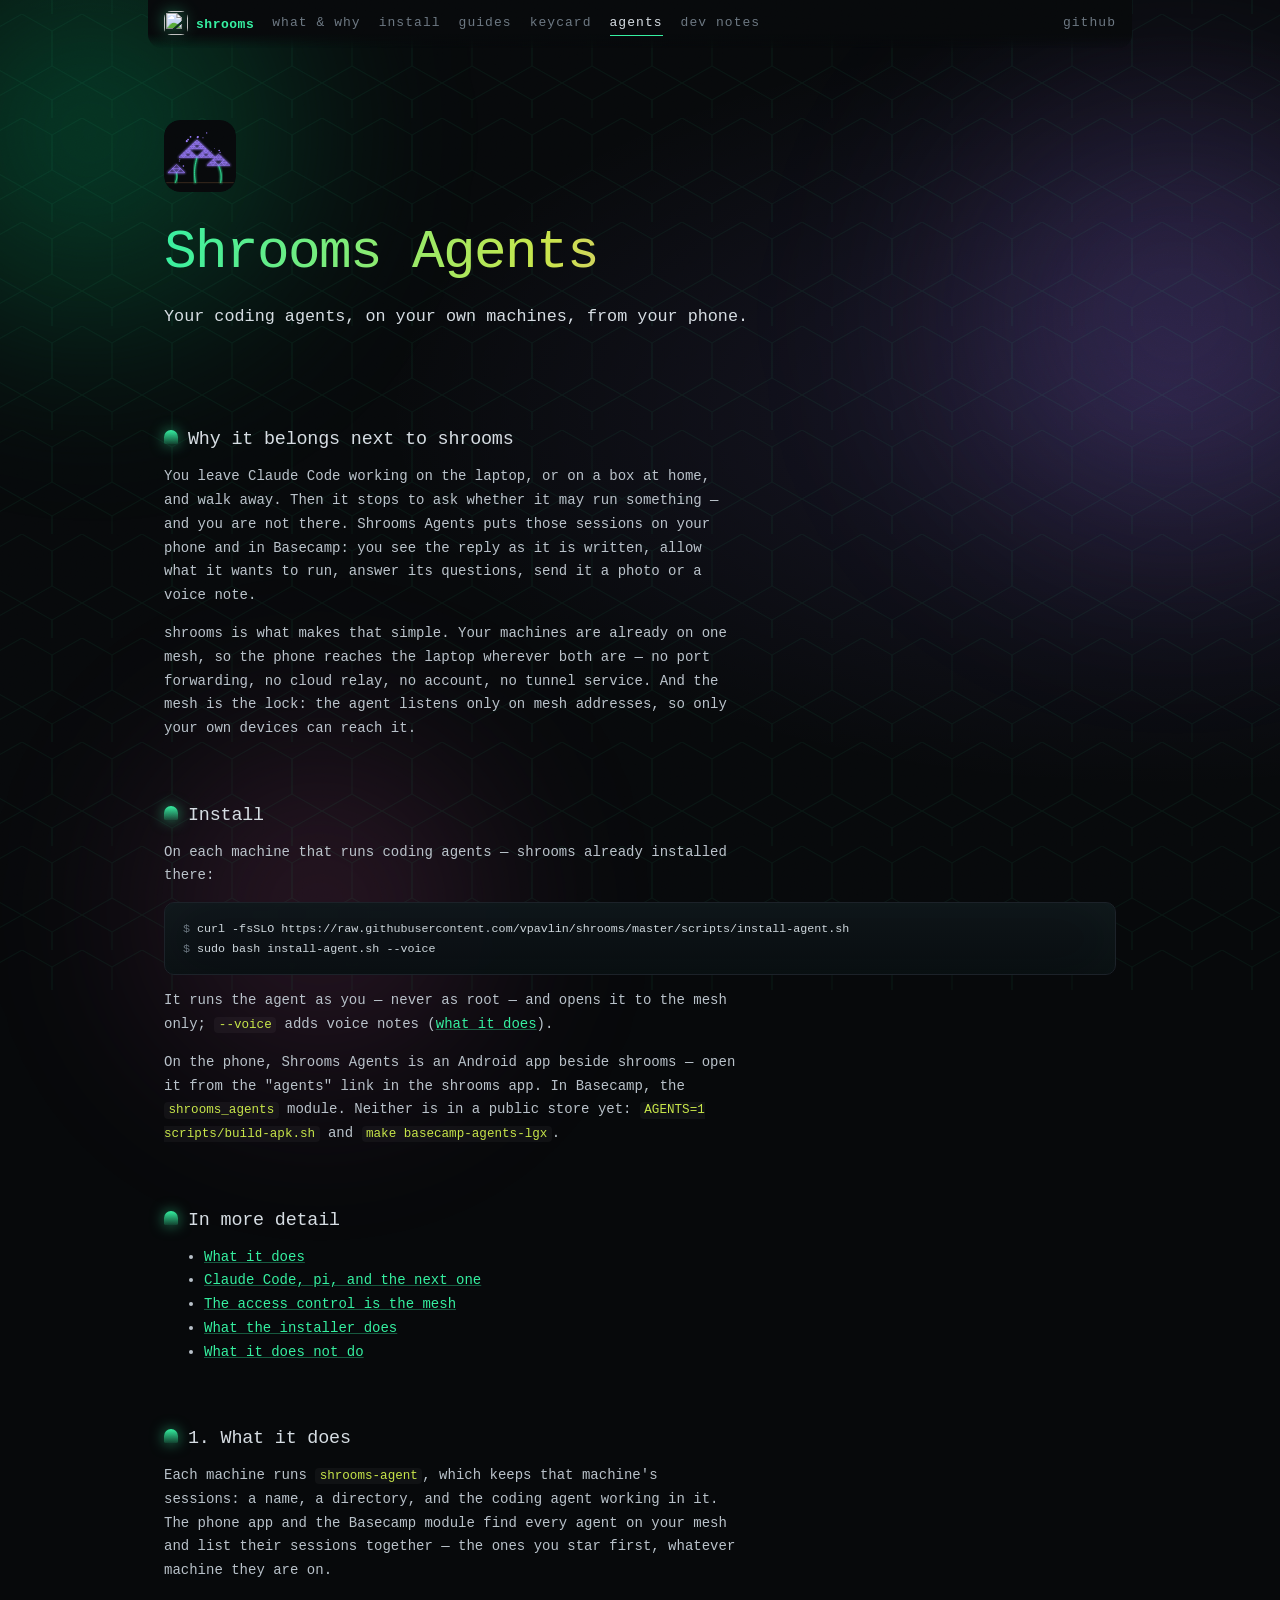
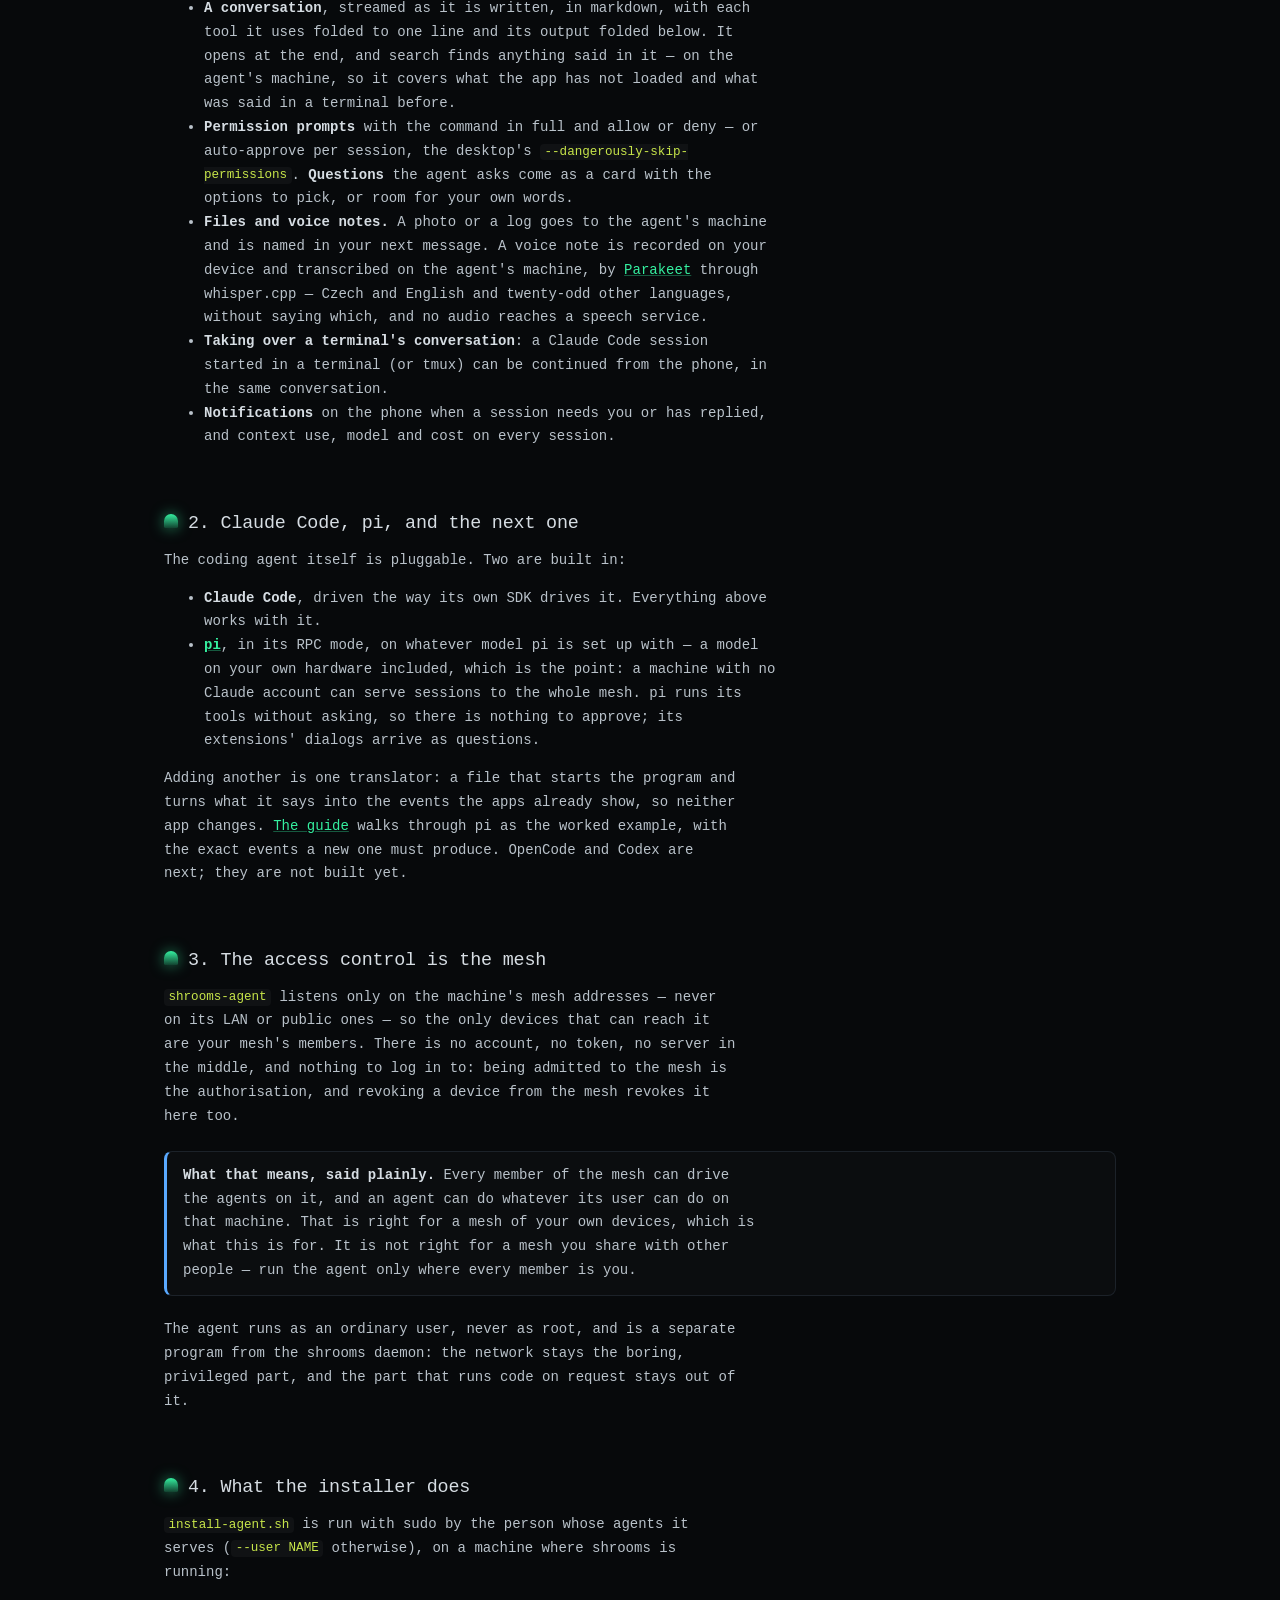
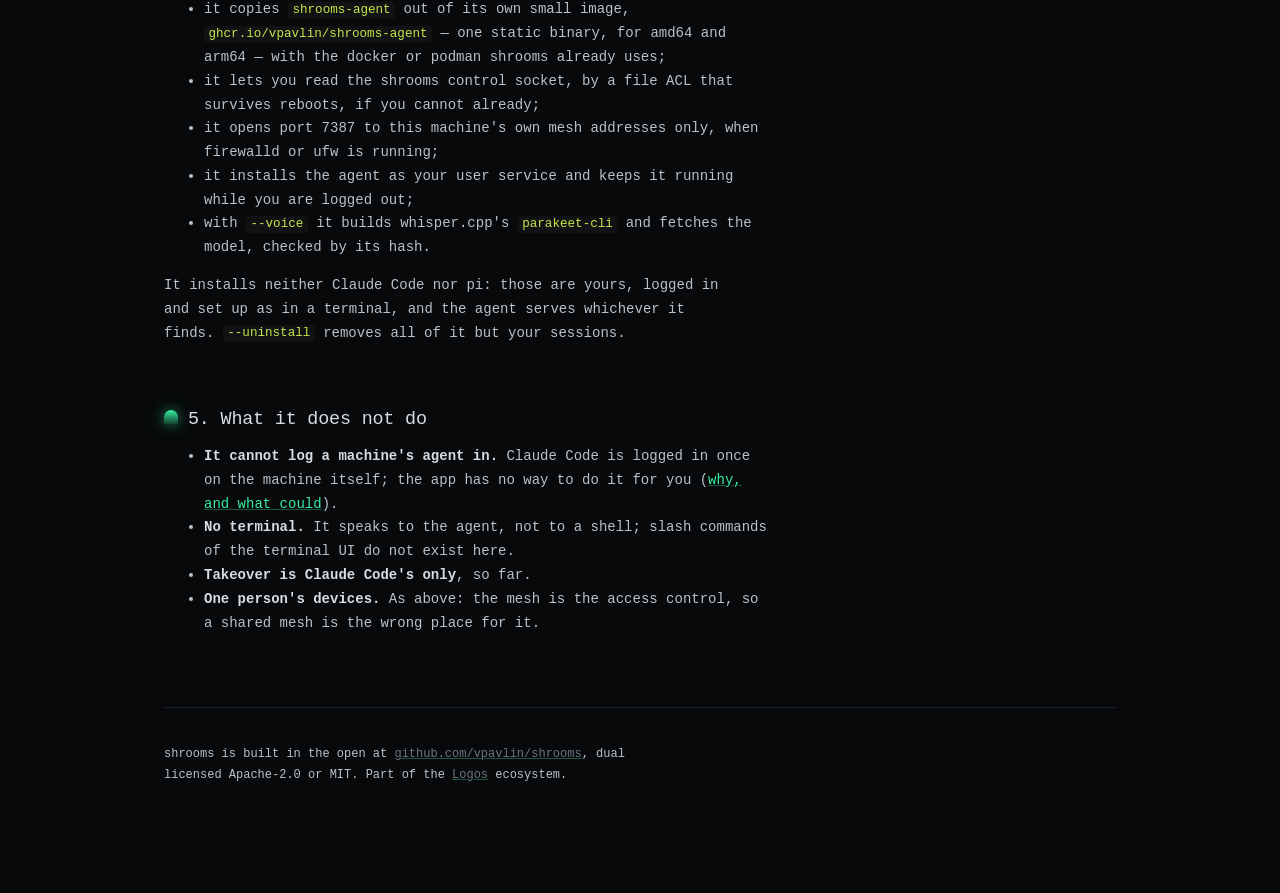
==== commit 455ebd83: "Site: the agents page — the short why and install first, all the detail after Co-Authored-By: Claude" ====
--- a/site/agents.html
+++ b/site/agents.html
@@ -55,35 +55,14 @@
     agent listens only on mesh addresses, so only your own devices can reach it.
 </p>
 
-<h2 id="what">What it does</h2>
-
-<ul>
-    <li><strong>Every session on every machine</strong>, in one list — the
-    ones you star first. Live replies, search across a whole conversation,
-    and notifications when one needs you.</li>
-    <li><strong>Prompts and questions</strong>: allow or deny what it wants to
-    run, or auto-approve a session; pick an answer when it asks.</li>
-    <li><strong>Files and voice notes</strong>, transcribed on your own machine
-    (<a href="https://huggingface.co/nvidia/parakeet-tdt-0.6b-v3">Parakeet</a>)
-    — no audio goes to a speech service.</li>
-    <li><strong>Take over a terminal's session</strong> and carry on from the
-    phone.</li>
-    <li><strong>Claude Code or <a href="https://pi.dev">pi</a></strong> — pi
-    on any model, a local one included, so a machine with no Claude account
-    can serve sessions too. More can be plugged in
-    (<a href="https://github.com/vpavlin/shrooms/blob/master/docs/agents-harnesses.md">how</a>).</li>
-</ul>
-
-<h2 id="setup">Install</h2>
+<h2 id="install">Install</h2>
 
 <p>On each machine that runs coding agents — shrooms already installed there:</p>
 <pre><code><span class="cmd">curl -fsSLO https://raw.githubusercontent.com/vpavlin/shrooms/master/scripts/install-agent.sh</span>
 <span class="cmd">sudo bash install-agent.sh --voice</span></code></pre>
 <p>
-    It takes the agent from the shrooms image, runs it as you (never as root),
-    opens it to the mesh only, and with <code>--voice</code> sets up voice
-    notes. Claude Code and pi are your own, logged in as in a terminal.
-    <code>--uninstall</code> takes it all away again.
+    It runs the agent as you — never as root — and opens it to the mesh only;
+    <code>--voice</code> adds voice notes (<a href="#setup">what it does</a>).
 </p>
 <p>
     On the phone, Shrooms Agents is an Android app beside shrooms — open it
@@ -93,17 +72,138 @@
     <code>make basecamp-agents-lgx</code>.
 </p>
 
+<h2 id="more" class="more">In more detail</h2>
+
+<ul>
+    <li><a href="#what">What it does</a></li>
+    <li><a href="#harnesses">Claude Code, pi, and the next one</a></li>
+    <li><a href="#access">The access control is the mesh</a></li>
+    <li><a href="#setup">What the installer does</a></li>
+    <li><a href="#limits">What it does not do</a></li>
+</ul>
+
+<h2 id="what">1. What it does</h2>
+
+<p>
+    Each machine runs <code>shrooms-agent</code>, which keeps that machine's
+    sessions: a name, a directory, and the coding agent working in it. The
+    phone app and the Basecamp module find every agent on your mesh and list
+    their sessions together — the ones you star first, whatever machine they
+    are on.
+</p>
+
+<ul>
+    <li><strong>A conversation</strong>, streamed as it is written, in
+    markdown, with each tool it uses folded to one line and its output folded
+    below. It opens at the end, and search finds anything said in it — on the
+    agent's machine, so it covers what the app has not loaded and what was
+    said in a terminal before.</li>
+    <li><strong>Permission prompts</strong> with the command in full and allow
+    or deny — or auto-approve per session, the desktop's
+    <code>--dangerously-skip-permissions</code>. <strong>Questions</strong>
+    the agent asks come as a card with the options to pick, or room for your
+    own words.</li>
+    <li><strong>Files and voice notes.</strong> A photo or a log goes to the
+    agent's machine and is named in your next message. A voice note is
+    recorded on your device and transcribed on the agent's machine, by
+    <a href="https://huggingface.co/nvidia/parakeet-tdt-0.6b-v3">Parakeet</a>
+    through whisper.cpp — Czech and English and twenty-odd other languages,
+    without saying which, and no audio reaches a speech service.</li>
+    <li><strong>Taking over a terminal's conversation</strong>: a Claude Code
+    session started in a terminal (or tmux) can be continued from the phone,
+    in the same conversation.</li>
+    <li><strong>Notifications</strong> on the phone when a session needs you or
+    has replied, and context use, model and cost on every session.</li>
+</ul>
+
+<h2 id="harnesses">2. Claude Code, pi, and the next one</h2>
+
+<p>
+    The coding agent itself is pluggable. Two are built in:
+</p>
+
+<ul>
+    <li><strong>Claude Code</strong>, driven the way its own SDK drives it.
+    Everything above works with it.</li>
+    <li><strong><a href="https://pi.dev">pi</a></strong>, in its RPC mode, on
+    whatever model pi is set up with — a model on your own hardware included,
+    which is the point: a machine with no Claude account can serve sessions
+    to the whole mesh. pi runs its tools without asking, so there is nothing
+    to approve; its extensions' dialogs arrive as questions.</li>
+</ul>
+
+<p>
+    Adding another is one translator: a file that starts the program and turns
+    what it says into the events the apps already show, so neither app
+    changes. <a href="https://github.com/vpavlin/shrooms/blob/master/docs/agents-harnesses.md">The guide</a>
+    walks through pi as the worked example, with the exact events a new one
+    must produce. OpenCode and Codex are next; they are not built yet.
+</p>
+
+<h2 id="access">3. The access control is the mesh</h2>
+
+<p>
+    <code>shrooms-agent</code> listens only on the machine's mesh addresses —
+    never on its LAN or public ones — so the only devices that can reach it
+    are your mesh's members. There is no account, no token, no server in the
+    middle, and nothing to log in to: being admitted to the mesh is the
+    authorisation, and revoking a device from the mesh revokes it here too.
+</p>
+
 <div class="note">
-    <p><strong>One person's mesh.</strong> Every device on the mesh can drive
-    the agents on it, and an agent can do whatever its user can. That is right
-    for your own devices — run it only on a mesh where every member is you.</p>
+    <p><strong>What that means, said plainly.</strong> Every member of the mesh
+    can drive the agents on it, and an agent can do whatever its user can do
+    on that machine. That is right for a mesh of your own devices, which is
+    what this is for. It is not right for a mesh you share with other people
+    — run the agent only where every member is you.</p>
 </div>
 
 <p>
-    How it works, the API and the limits:
-    <a href="https://github.com/vpavlin/shrooms/blob/master/docs/agents.md">docs/agents.md</a>
-    · why it is a separate app: <a href="adr/036-agents-grow-out-of-the-mesh.html">ADR-036</a>.
-</p>
+    The agent runs as an ordinary user, never as root, and is a separate
+    program from the shrooms daemon: the network stays the boring,
+    privileged part, and the part that runs code on request stays out of it.
+</p>
+
+<h2 id="setup">4. What the installer does</h2>
+
+<p>
+    <code>install-agent.sh</code> is run with sudo by the person whose agents
+    it serves (<code>--user NAME</code> otherwise), on a machine where shrooms
+    is running:
+</p>
+
+<ul>
+    <li>it copies <code>shrooms-agent</code> out of its own small image,
+    <code>ghcr.io/vpavlin/shrooms-agent</code> — one static binary, for amd64
+    and arm64 — with the docker or podman shrooms already uses;</li>
+    <li>it lets you read the shrooms control socket, by a file ACL that
+    survives reboots, if you cannot already;</li>
+    <li>it opens port 7387 to this machine's own mesh addresses only, when
+    firewalld or ufw is running;</li>
+    <li>it installs the agent as your user service and keeps it running while
+    you are logged out;</li>
+    <li>with <code>--voice</code> it builds whisper.cpp's
+    <code>parakeet-cli</code> and fetches the model, checked by its hash.</li>
+</ul>
+
+<p>
+    It installs neither Claude Code nor pi: those are yours, logged in and set
+    up as in a terminal, and the agent serves whichever it finds.
+    <code>--uninstall</code> removes all of it but your sessions.
+</p>
+
+<h2 id="limits">5. What it does not do</h2>
+
+<ul>
+    <li><strong>It cannot log a machine's agent in.</strong> Claude Code is
+    logged in once on the machine itself; the app has no way to do it for
+    you (<a href="https://github.com/vpavlin/shrooms/blob/master/docs/agents-harnesses.md">why, and what could</a>).</li>
+    <li><strong>No terminal.</strong> It speaks to the agent, not to a shell;
+    slash commands of the terminal UI do not exist here.</li>
+    <li><strong>Takeover is Claude Code's only</strong>, so far.</li>
+    <li><strong>One person's devices.</strong> As above: the mesh is the access
+    control, so a shared mesh is the wrong place for it.</li>
+</ul>
 
 <footer>
     <p>
